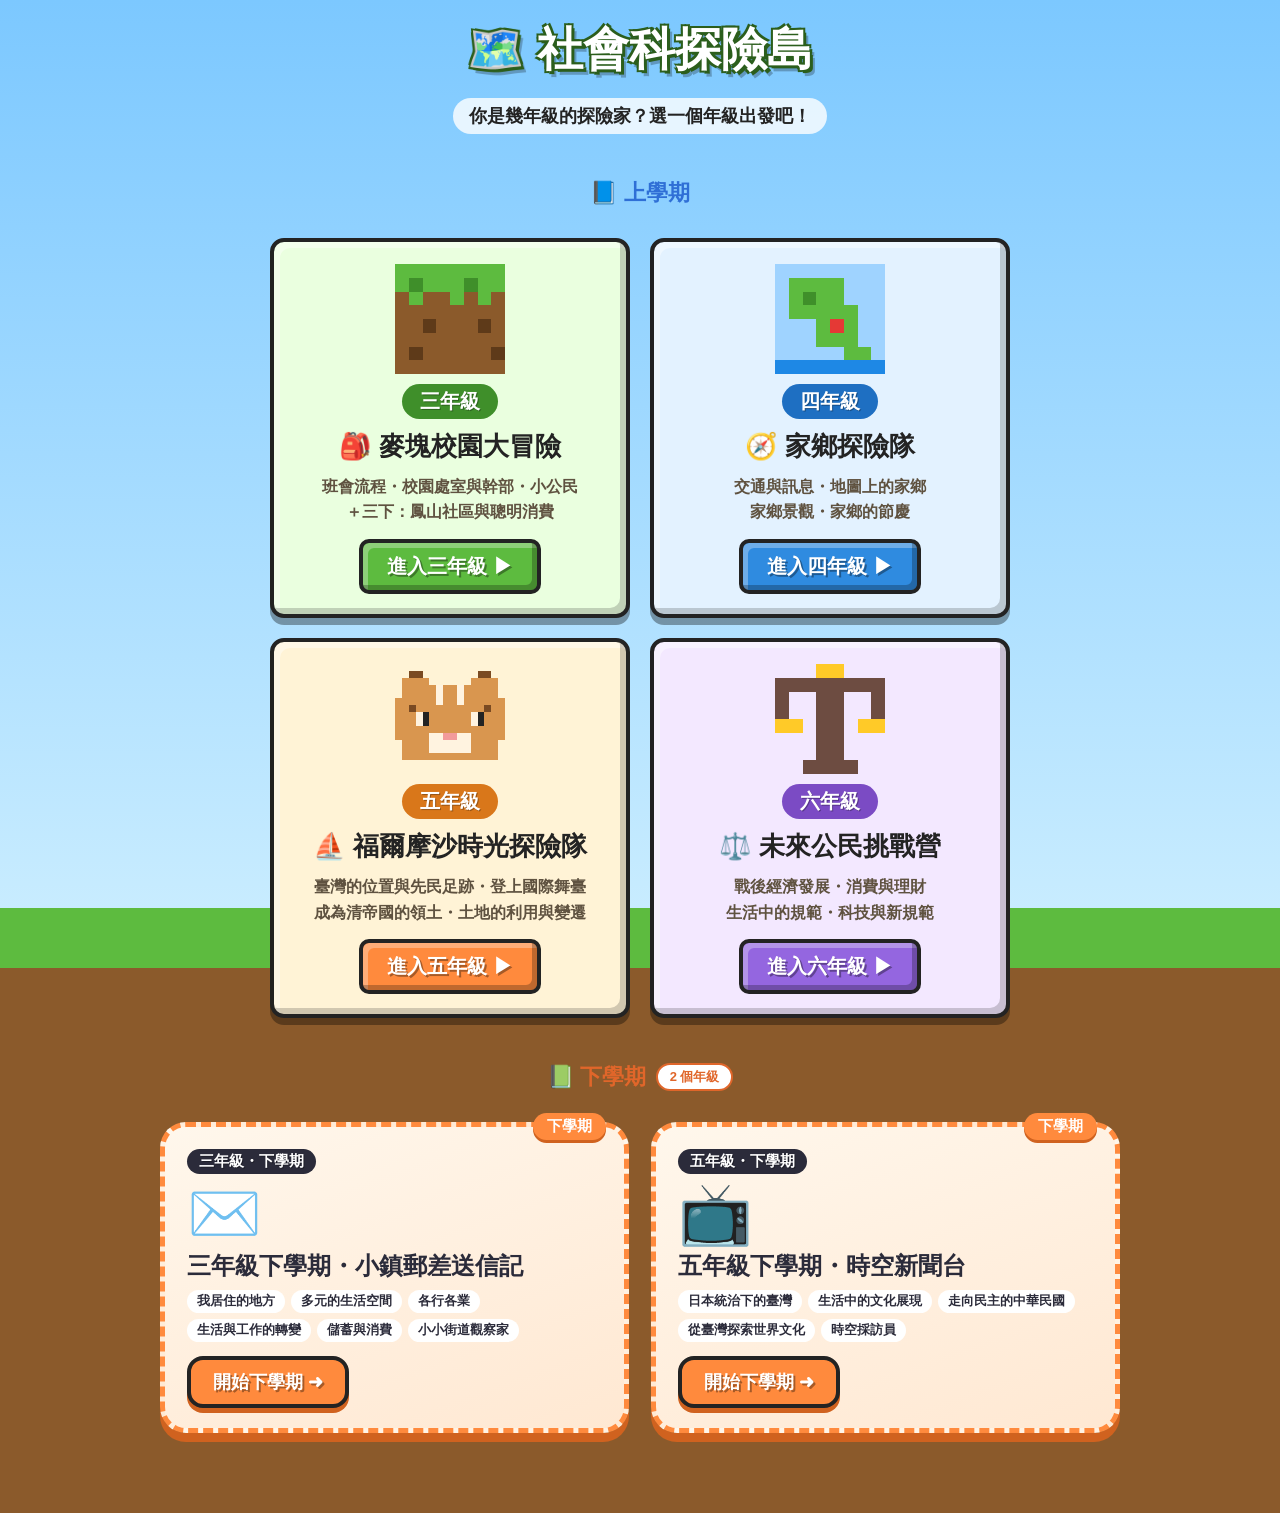
==== index.html @ 6a1d6b6a "Update 上學期 / 下學期 grade picker Co-Authored-By: Claude Opus 5.5 <noreply@anthropic.com>" ====
<!DOCTYPE html>
<html lang="zh-Hant-TW">
<head>
<meta charset="UTF-8">
<meta name="viewport" content="width=device-width, initial-scale=1, viewport-fit=cover">
<title>社會科探險島・選擇年級</title>
<style>
:root{--ink:#232323;--font:"Microsoft JhengHei","PingFang TC","Noto Sans TC","Heiti TC",sans-serif}
*{box-sizing:border-box}
html,body{margin:0;min-height:100%}
body{
  font-family:var(--font);font-weight:700;color:var(--ink);min-height:100dvh;
  background:linear-gradient(180deg,#7cc8ff 0%,#c8ecff 60%,#5dbb3f 60%,#5dbb3f 64%,#8b5a2b 64%);
  display:flex;flex-direction:column;align-items:center;justify-content:center;padding:20px 14px 80px;gap:18px;
}
h1{margin:0;text-align:center;font-size:clamp(26px,6.5vw,46px);font-weight:900;color:#fff;line-height:1.3;
  text-shadow:3px 3px 0 #2b5e1c,-2px -2px 0 #2b5e1c,2px -2px 0 #2b5e1c,-2px 2px 0 #2b5e1c,5px 6px 0 rgba(0,0,0,.25)}
.sub{margin:0;background:rgba(255,255,255,.8);padding:6px 16px;border-radius:99px;font-size:18px;text-align:center}
.grades{display:grid;grid-template-columns:repeat(2,minmax(0,360px));gap:20px;width:100%;justify-content:center}
.grade{
  display:flex;flex-direction:column;align-items:center;gap:10px;padding:22px 16px 20px;text-decoration:none;color:var(--ink);text-align:center;
  border:4px solid var(--ink);border-radius:14px;transition:transform .12s;
  box-shadow:inset -6px -6px 0 rgba(0,0,0,.18), inset 6px 6px 0 rgba(255,255,255,.4), 0 7px 0 rgba(0,0,0,.35);
}
.grade:hover{transform:translateY(-5px)}
.grade:active{transform:translateY(3px)}
.g3{background:#eaffdf}
.g5{background:#fff3d6}
.grade svg{width:110px;height:110px;shape-rendering:crispEdges;animation:bob 2.2s ease-in-out infinite}
.g4{background:#e3f2ff}
.g6{background:#f3e8ff}
.g5 svg,.g6 svg{animation-delay:-1.1s}
.badge{font-size:20px;font-weight:900;color:#fff;padding:4px 18px;border-radius:99px;text-shadow:1px 1px 0 rgba(0,0,0,.3)}
.g3 .badge{background:#3f8f2a}
.g4 .badge{background:#1e6fc2}
.g5 .badge{background:#d9771a}
.g6 .badge{background:#7b4bc4}
.name{font-size:clamp(21px,4.8vw,26px);font-weight:900;line-height:1.35}
.desc{font-size:16px;color:#5f5240;line-height:1.6}
.go{margin-top:4px;font-size:20px;font-weight:900;color:#fff;padding:10px 24px;border:4px solid var(--ink);border-radius:10px;
  box-shadow:inset -5px -5px 0 rgba(0,0,0,.25), inset 5px 5px 0 rgba(255,255,255,.3);text-shadow:2px 2px 0 rgba(0,0,0,.35)}
.g3 .go{background:#5dbb3f}
.g5 .go{background:#ff8a3d}
.g4 .go{background:#2f8be0}
.g6 .go{background:#9466e0}
@keyframes bob{0%,100%{transform:translateY(0)}50%{transform:translateY(-8px)}}
@media (max-width:640px){.grades{grid-template-columns:1fr}.grade svg{width:84px;height:84px}}
@media (prefers-reduced-motion:reduce){*{animation:none !important}}
</style>

<style id="sem-style">
.sem{display:flex;align-items:center;gap:10px;max-width:960px;margin:26px auto 12px;padding:0 4px;font:900 22px "Microsoft JhengHei","PingFang TC","Noto Sans TC",sans-serif;color:#2b2b3a}
.sem span{font-size:13px;font-weight:700;padding:3px 12px;border-radius:99px;background:#fff;border:2px solid currentColor}
.sem.up{color:#2f6fd6}.sem.down{color:#e0662a}
.sem-grid{display:grid;grid-template-columns:repeat(auto-fit,minmax(280px,1fr));gap:22px;max-width:960px;margin:0 auto;width:100%}
.sem-card{display:block;text-decoration:none;color:#2b2b3a;border-radius:26px;padding:22px 22px 20px;position:relative;
  background:linear-gradient(160deg,#fff7ec,#ffe8d2);border:5px dashed #ff8a3d;box-shadow:0 9px 0 #d0621f;transition:transform .15s;
  font-family:"Microsoft JhengHei","PingFang TC","Noto Sans TC",sans-serif}
.sem-card:hover{transform:translateY(-6px) rotate(.6deg)}
.sem-card .tag{position:absolute;top:-14px;right:18px;background:#ff8a3d;color:#fff;font-weight:900;font-size:15px;padding:4px 14px;border-radius:99px;box-shadow:0 3px 0 #d0621f}
.sem-card .badge{display:inline-block;font-weight:900;font-size:15px;padding:3px 12px;border-radius:99px;background:#2b2b3a;color:#fff}
.sem-card .icon{font-size:60px;line-height:1;margin:10px 0 4px}
.sem-card h2{margin:6px 0 8px;font-size:24px;font-weight:900}
.sem-card .units{display:flex;flex-wrap:wrap;gap:6px}
.sem-card .units span{font-size:12.5px;font-weight:700;padding:3px 10px;border-radius:99px;background:#fff}
.sem-card .go{display:inline-block;margin-top:14px;font-weight:900;font-size:18px;padding:10px 22px;border-radius:16px;background:#ff8a3d;color:#fff;box-shadow:0 5px 0 #d0621f}
.sem-empty{color:#8a7a99;font-weight:700;text-align:center;padding:10px}
</style>
</head>
<body>
  <h1>🗺️ 社會科探險島</h1>
  <p class="sub">你是幾年級的探險家？選一個年級出發吧！</p>
<h2 class="sem up">📘 上學期</h2>
  <div class="grades">
    <a class="grade g3" href="grade3.html">
      <!-- 像素草地方塊 -->
      <svg viewBox="0 0 8 8" aria-hidden="true">
        <rect width="8" height="2" fill="#5dbb3f"/><rect x="1" y="1" width="1" height="1" fill="#3f8f2a"/><rect x="5" y="1" width="1" height="1" fill="#3f8f2a"/>
        <rect y="2" width="8" height="6" fill="#8b5a2b"/><rect x="1" y="2" width="1" height="1" fill="#5dbb3f"/><rect x="4" y="2" width="1" height="1" fill="#5dbb3f"/><rect x="6" y="2" width="1" height="1" fill="#5dbb3f"/>
        <rect x="2" y="4" width="1" height="1" fill="#5e3a19"/><rect x="6" y="4" width="1" height="1" fill="#5e3a19"/><rect x="1" y="6" width="1" height="1" fill="#5e3a19"/><rect x="7" y="6" width="1" height="1" fill="#5e3a19"/>
      </svg>
      <span class="badge">三年級</span>
      <span class="name">🎒 麥塊校園大冒險</span>
      <span class="desc">班會流程・校園處室與幹部・小公民<br>＋三下：鳳山社區與聰明消費</span>
      <span class="go">進入三年級 ▶</span>
    </a>
    <a class="grade g4" href="grade4/">
      <!-- 像素地圖 -->
      <svg viewBox="0 0 8 8" aria-hidden="true">
        <rect width="8" height="8" fill="#9fd3ff"/><rect x="1" y="1" width="4" height="3" fill="#5dbb3f"/><rect x="3" y="3" width="3" height="3" fill="#5dbb3f"/>
        <rect x="2" y="2" width="1" height="1" fill="#3f8f2a"/><rect x="4" y="4" width="1" height="1" fill="#e53935"/><rect x="5" y="6" width="2" height="1" fill="#5dbb3f"/>
        <rect x="0" y="7" width="8" height="1" fill="#1e88e5"/>
      </svg>
      <span class="badge">四年級</span>
      <span class="name">🧭 家鄉探險隊</span>
      <span class="desc">交通與訊息・地圖上的家鄉<br>家鄉景觀・家鄉的節慶</span>
      <span class="go">進入四年級 ▶</span>
    </a>
    <a class="grade g5" href="grade5/">
      <!-- 像素石虎 -->
      <svg viewBox="0 0 16 14" aria-hidden="true">
        <rect x="2" y="0" width="2" height="1" fill="#7a4a22"/><rect x="12" y="0" width="2" height="1" fill="#7a4a22"/>
        <rect x="1" y="1" width="4" height="1" fill="#d9964f"/><rect x="11" y="1" width="4" height="1" fill="#d9964f"/>
        <rect x="1" y="2" width="14" height="11" fill="#d9964f"/><rect x="0" y="4" width="16" height="6" fill="#d9964f"/>
        <rect x="6" y="2" width="1" height="3" fill="#fff3e0"/><rect x="9" y="2" width="1" height="3" fill="#fff3e0"/>
        <rect x="2" y="5" width="1" height="1" fill="#7a4a22"/><rect x="13" y="5" width="1" height="1" fill="#7a4a22"/>
        <rect x="3" y="6" width="1" height="2" fill="#fff3e0"/><rect x="4" y="6" width="1" height="2" fill="#232323"/>
        <rect x="11" y="6" width="1" height="2" fill="#fff3e0"/><rect x="12" y="6" width="1" height="2" fill="#232323"/>
        <rect x="5" y="9" width="6" height="3" fill="#fff3e0"/><rect x="7" y="9" width="2" height="1" fill="#f29a9a"/>
        <rect x="0" y="13" width="0" height="0" fill="none"/>
      </svg>
      <span class="badge">五年級</span>
      <span class="name">⛵ 福爾摩沙時光探險隊</span>
      <span class="desc">臺灣的位置與先民足跡・登上國際舞臺<br>成為清帝國的領土・土地的利用與變遷</span>
      <span class="go">進入五年級 ▶</span>
    </a>
    <a class="grade g6" href="grade6/">
      <!-- 像素天平 -->
      <svg viewBox="0 0 8 8" aria-hidden="true">
        <rect x="3" y="0" width="2" height="1" fill="#ffca28"/><rect x="0" y="1" width="8" height="1" fill="#6d4c41"/>
        <rect x="3" y="1" width="2" height="6" fill="#6d4c41"/><rect x="0" y="2" width="1" height="2" fill="#6d4c41"/><rect x="7" y="2" width="1" height="2" fill="#6d4c41"/>
        <rect x="0" y="4" width="2" height="1" fill="#ffca28"/><rect x="6" y="4" width="2" height="1" fill="#ffca28"/><rect x="2" y="7" width="4" height="1" fill="#6d4c41"/>
      </svg>
      <span class="badge">六年級</span>
      <span class="name">⚖️ 未來公民挑戰營</span>
      <span class="desc">戰後經濟發展・消費與理財<br>生活中的規範・科技與新規範</span>
      <span class="go">進入六年級 ▶</span>
    </a>
  </div>
  <!-- 下學期 -->
  <h2 class="sem down">📗 下學期 <span>2 個年級</span></h2>
  <div class="sem-grid">
    <a class="sem-card" href="grade3-2/">
      <span class="tag">下學期</span>
      <span class="badge">三年級・下學期</span>
      <div class="icon">✉️</div>
      <h2>三年級下學期・小鎮郵差送信記</h2>
      <div class="units"><span>我居住的地方</span><span>多元的生活空間</span><span>各行各業</span><span>生活與工作的轉變</span><span>儲蓄與消費</span><span>小小街道觀察家</span></div>
      <span class="go">開始下學期 ➜</span>
    </a>
    <a class="sem-card" href="grade5-2/">
      <span class="tag">下學期</span>
      <span class="badge">五年級・下學期</span>
      <div class="icon">📺</div>
      <h2>五年級下學期・時空新聞台</h2>
      <div class="units"><span>日本統治下的臺灣</span><span>生活中的文化展現</span><span>走向民主的中華民國</span><span>從臺灣探索世界文化</span><span>時空採訪員</span></div>
      <span class="go">開始下學期 ➜</span>
    </a>
  </div>
<!-- /下學期 -->



  
<script src="https://kuog88.github.io/home-button.js" defer></script>
<script src="https://kuog88.github.io/bgm.js" defer></script>
</body>
</html>
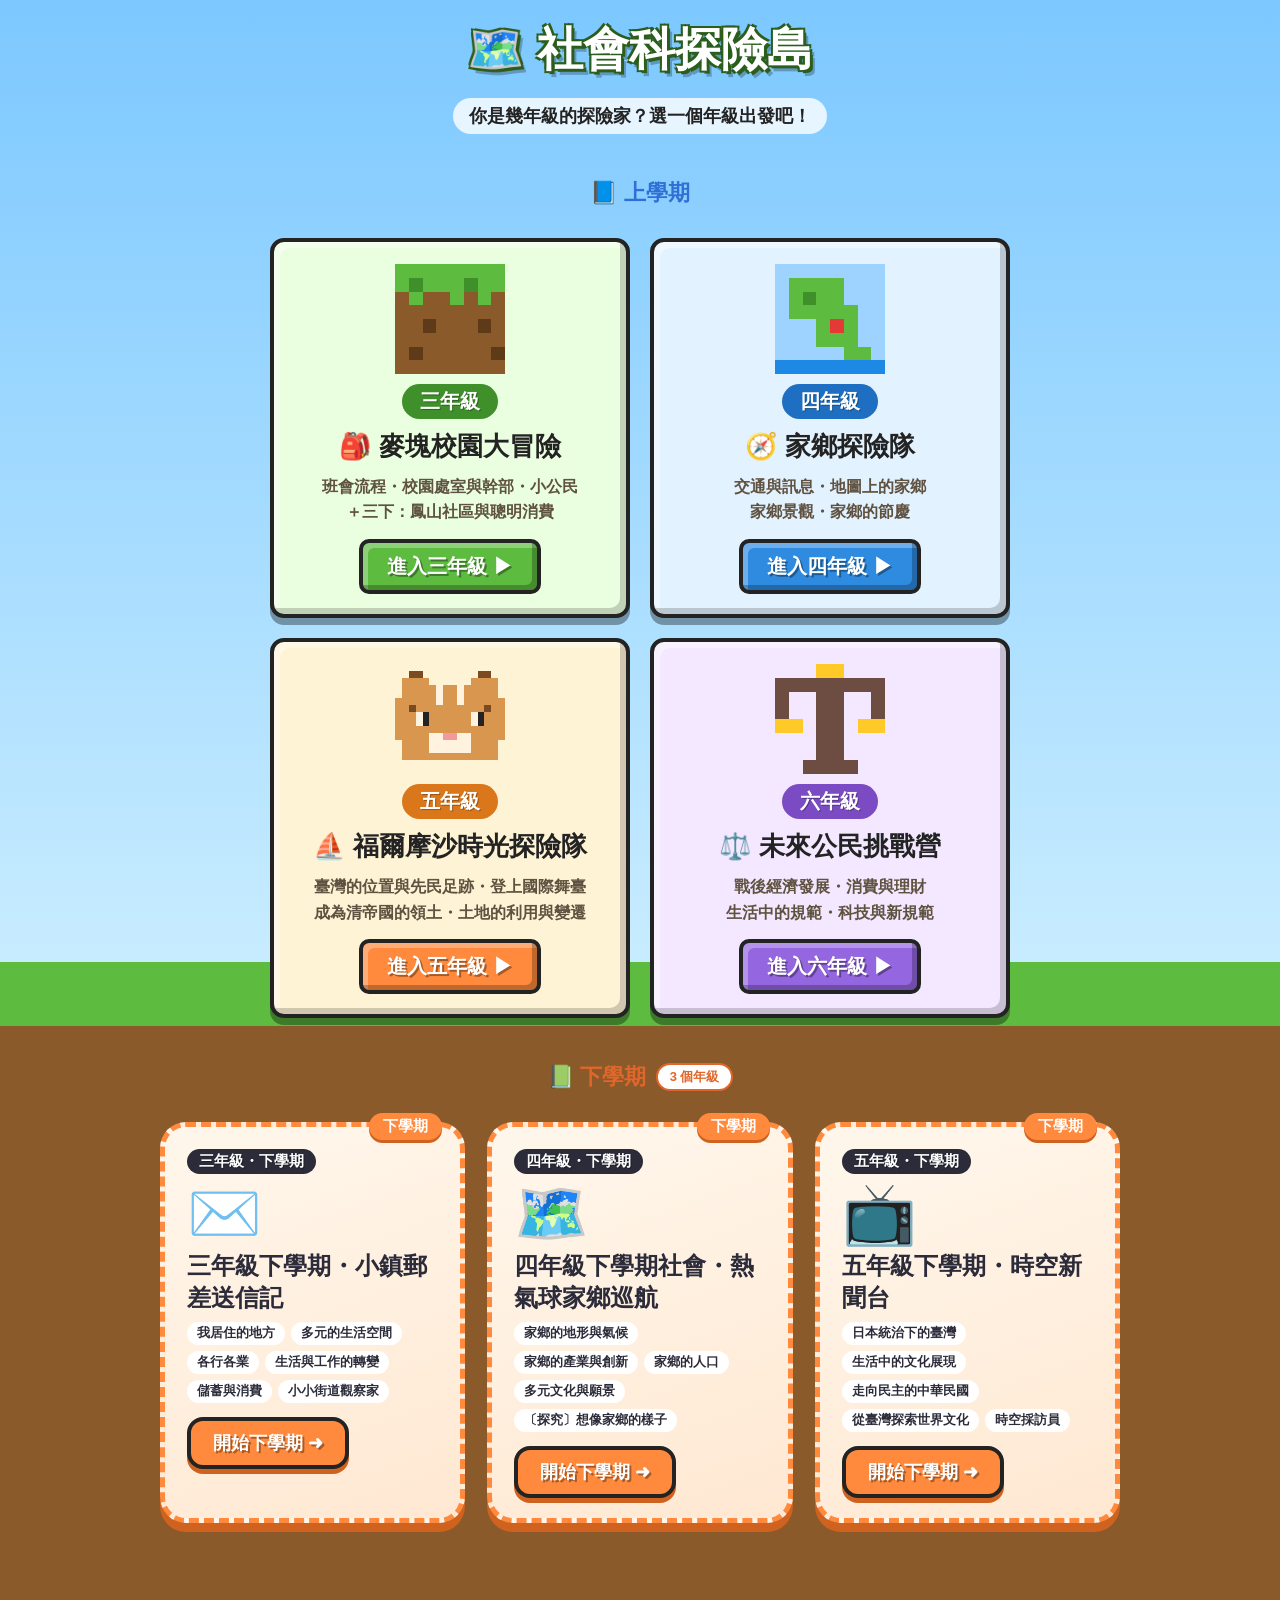
==== commit e58be18a: "Update 上學期 / 下學期 grade picker Co-Authored-By: Claude Opus 5.5 <noreply@anthropic.com>" ====
--- a/index.html
+++ b/index.html
@@ -128,7 +128,7 @@
     </a>
   </div>
   <!-- 下學期 -->
-  <h2 class="sem down">📗 下學期 <span>2 個年級</span></h2>
+  <h2 class="sem down">📗 下學期 <span>3 個年級</span></h2>
   <div class="sem-grid">
     <a class="sem-card" href="grade3-2/">
       <span class="tag">下學期</span>
@@ -136,6 +136,14 @@
       <div class="icon">✉️</div>
       <h2>三年級下學期・小鎮郵差送信記</h2>
       <div class="units"><span>我居住的地方</span><span>多元的生活空間</span><span>各行各業</span><span>生活與工作的轉變</span><span>儲蓄與消費</span><span>小小街道觀察家</span></div>
+      <span class="go">開始下學期 ➜</span>
+    </a>
+    <a class="sem-card" href="grade4-2/">
+      <span class="tag">下學期</span>
+      <span class="badge">四年級・下學期</span>
+      <div class="icon">🗺️</div>
+      <h2>四年級下學期社會・熱氣球家鄉巡航</h2>
+      <div class="units"><span>家鄉的地形與氣候</span><span>家鄉的產業與創新</span><span>家鄉的人口</span><span>多元文化與願景</span><span>〔探究〕想像家鄉的樣子</span></div>
       <span class="go">開始下學期 ➜</span>
     </a>
     <a class="sem-card" href="grade5-2/">
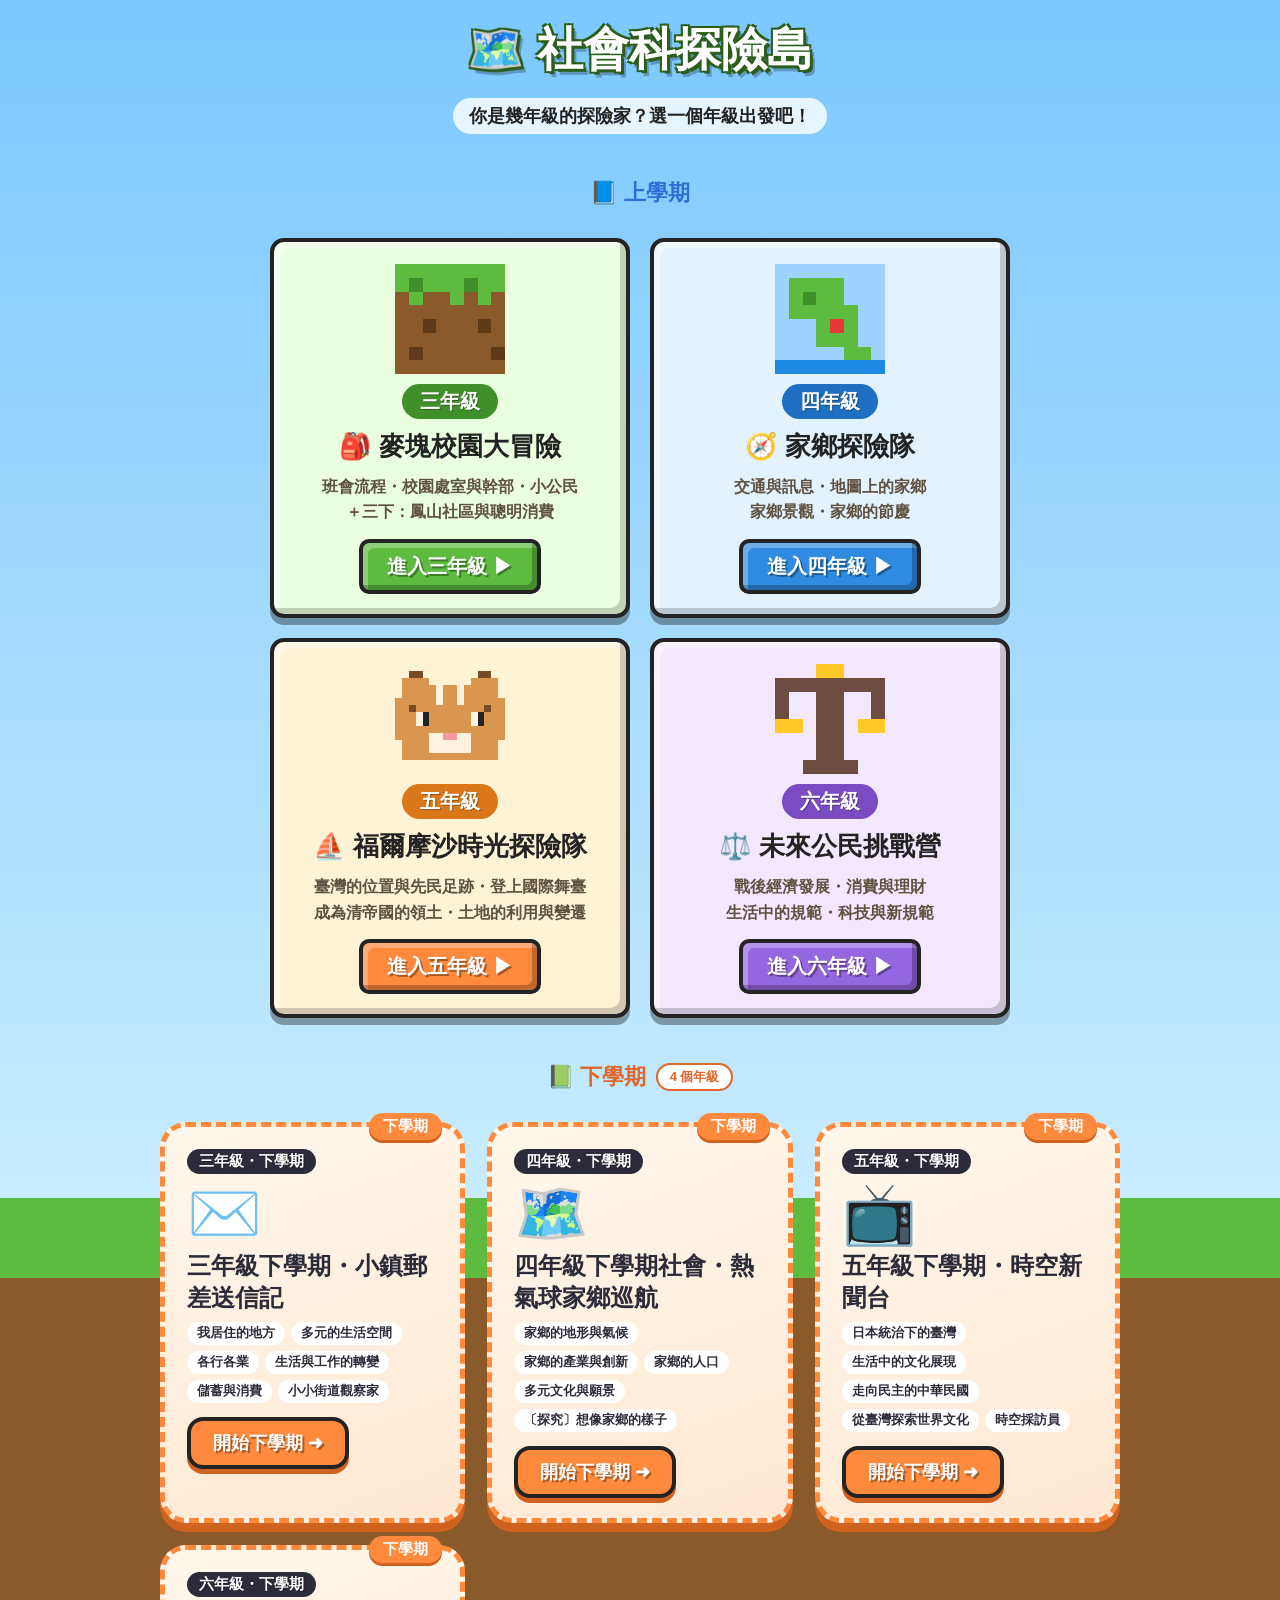
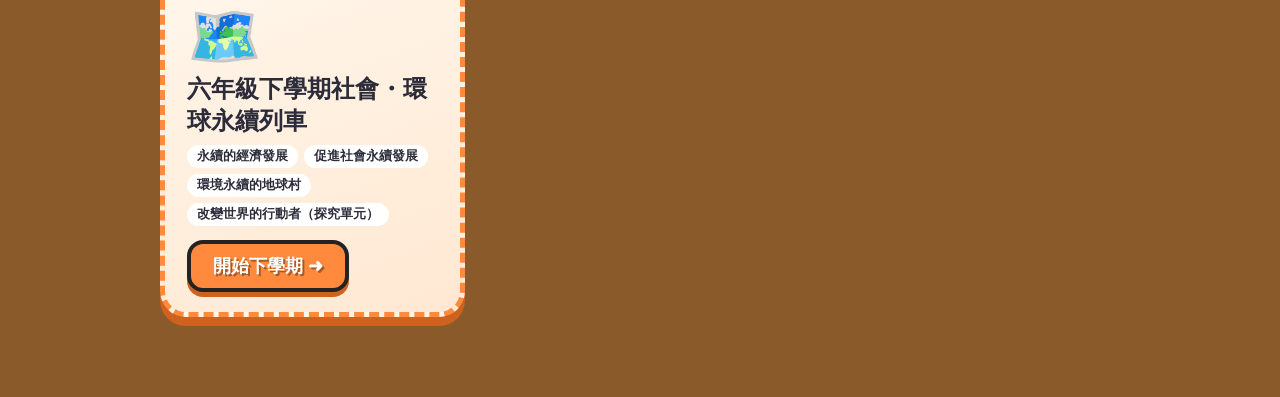
==== commit 7f0dba9c: "Update 上學期 / 下學期 grade picker Co-Authored-By: Claude Opus 5.5 <noreply@anthropic.com>" ====
--- a/index.html
+++ b/index.html
@@ -128,7 +128,7 @@
     </a>
   </div>
   <!-- 下學期 -->
-  <h2 class="sem down">📗 下學期 <span>3 個年級</span></h2>
+  <h2 class="sem down">📗 下學期 <span>4 個年級</span></h2>
   <div class="sem-grid">
     <a class="sem-card" href="grade3-2/">
       <span class="tag">下學期</span>
@@ -154,6 +154,14 @@
       <div class="units"><span>日本統治下的臺灣</span><span>生活中的文化展現</span><span>走向民主的中華民國</span><span>從臺灣探索世界文化</span><span>時空採訪員</span></div>
       <span class="go">開始下學期 ➜</span>
     </a>
+    <a class="sem-card" href="grade6-2/">
+      <span class="tag">下學期</span>
+      <span class="badge">六年級・下學期</span>
+      <div class="icon">🗺️</div>
+      <h2>六年級下學期社會・環球永續列車</h2>
+      <div class="units"><span>永續的經濟發展</span><span>促進社會永續發展</span><span>環境永續的地球村</span><span>改變世界的行動者（探究單元）</span></div>
+      <span class="go">開始下學期 ➜</span>
+    </a>
   </div>
 <!-- /下學期 -->
 
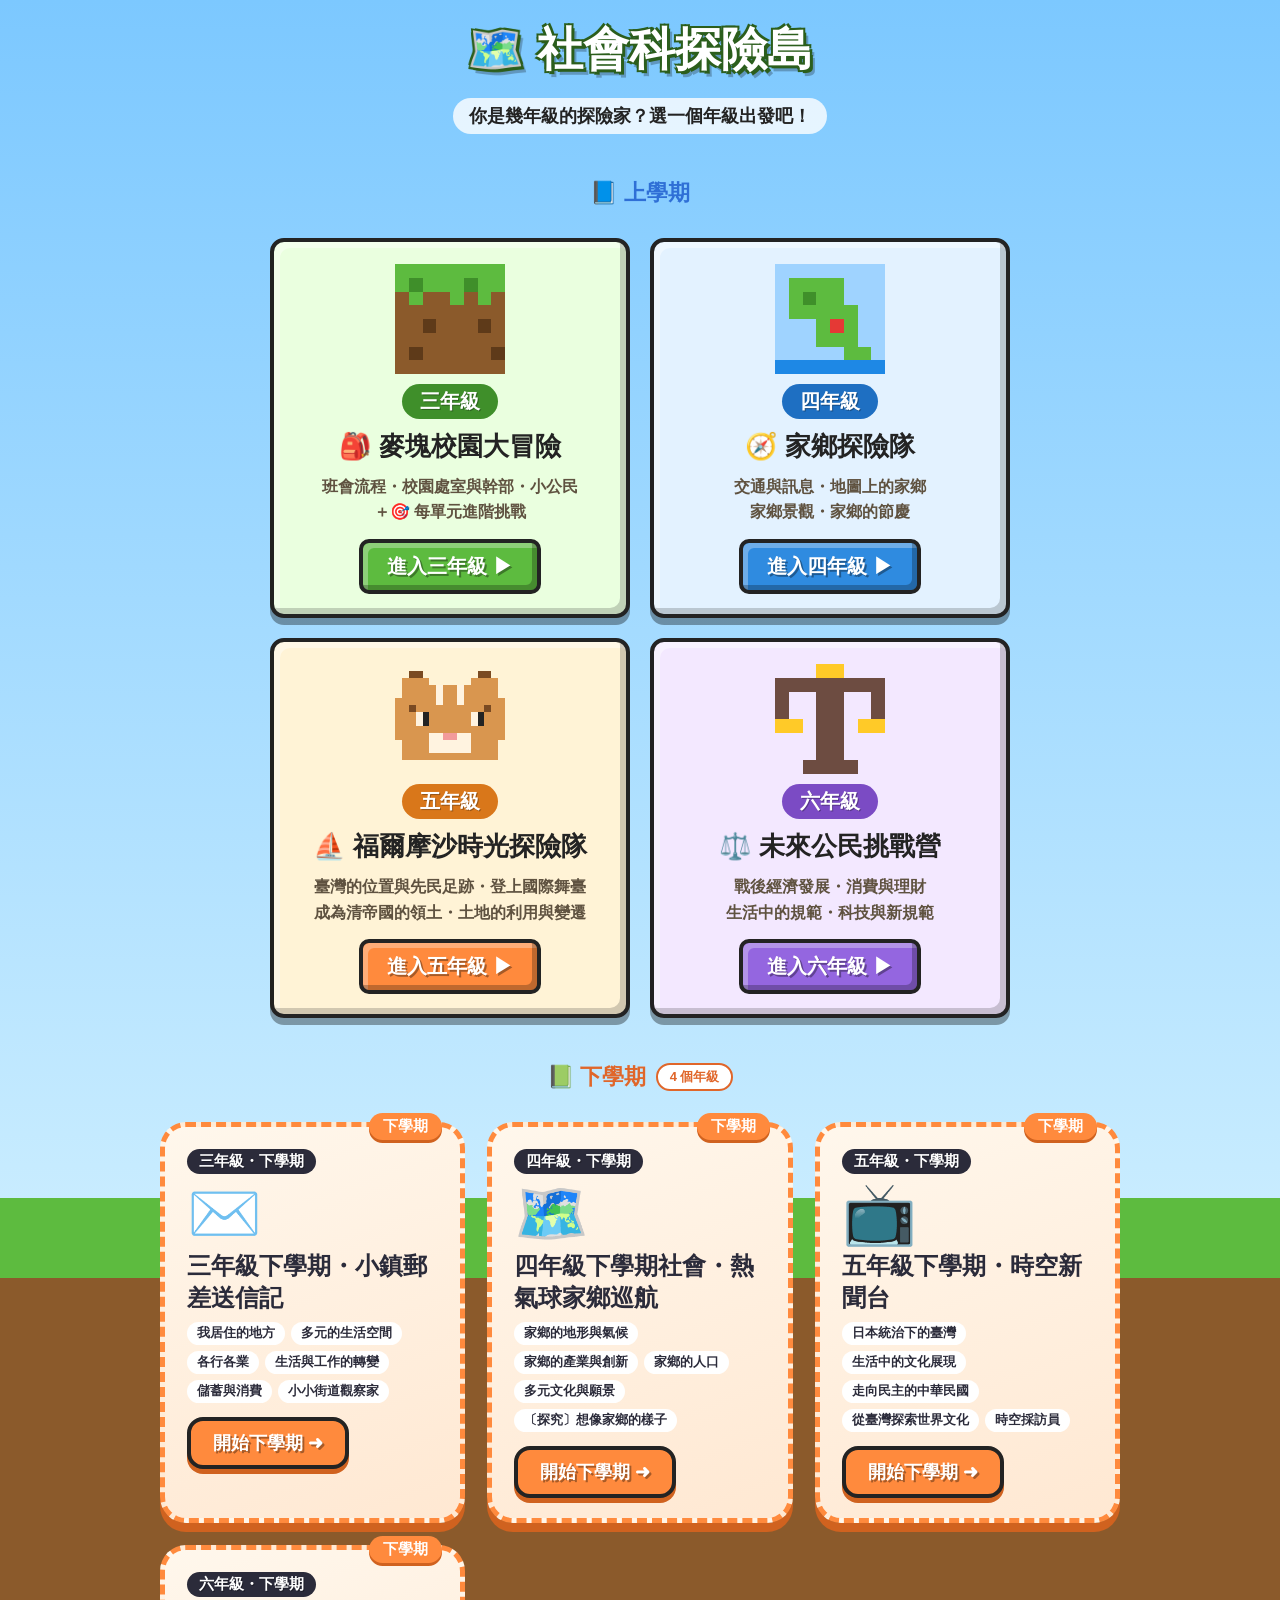
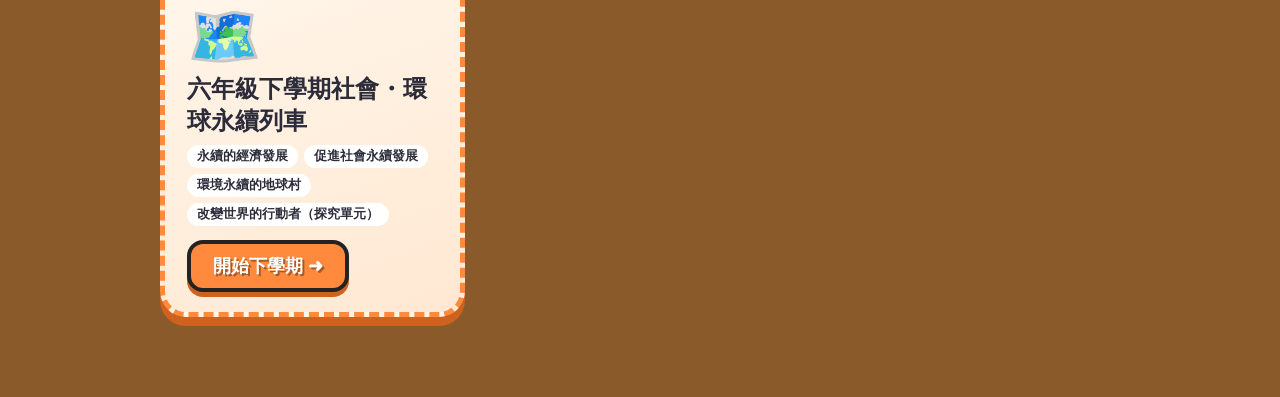
==== commit 089dd9bc: "Grade 3 social: textbook check (翰林三上), drop old 三下 section, add 5 advanced challenge questions per u" ====
--- a/index.html
+++ b/index.html
@@ -81,7 +81,7 @@
       </svg>
       <span class="badge">三年級</span>
       <span class="name">🎒 麥塊校園大冒險</span>
-      <span class="desc">班會流程・校園處室與幹部・小公民<br>＋三下：鳳山社區與聰明消費</span>
+      <span class="desc">班會流程・校園處室與幹部・小公民<br>＋🎯 每單元進階挑戰</span>
       <span class="go">進入三年級 ▶</span>
     </a>
     <a class="grade g4" href="grade4/">
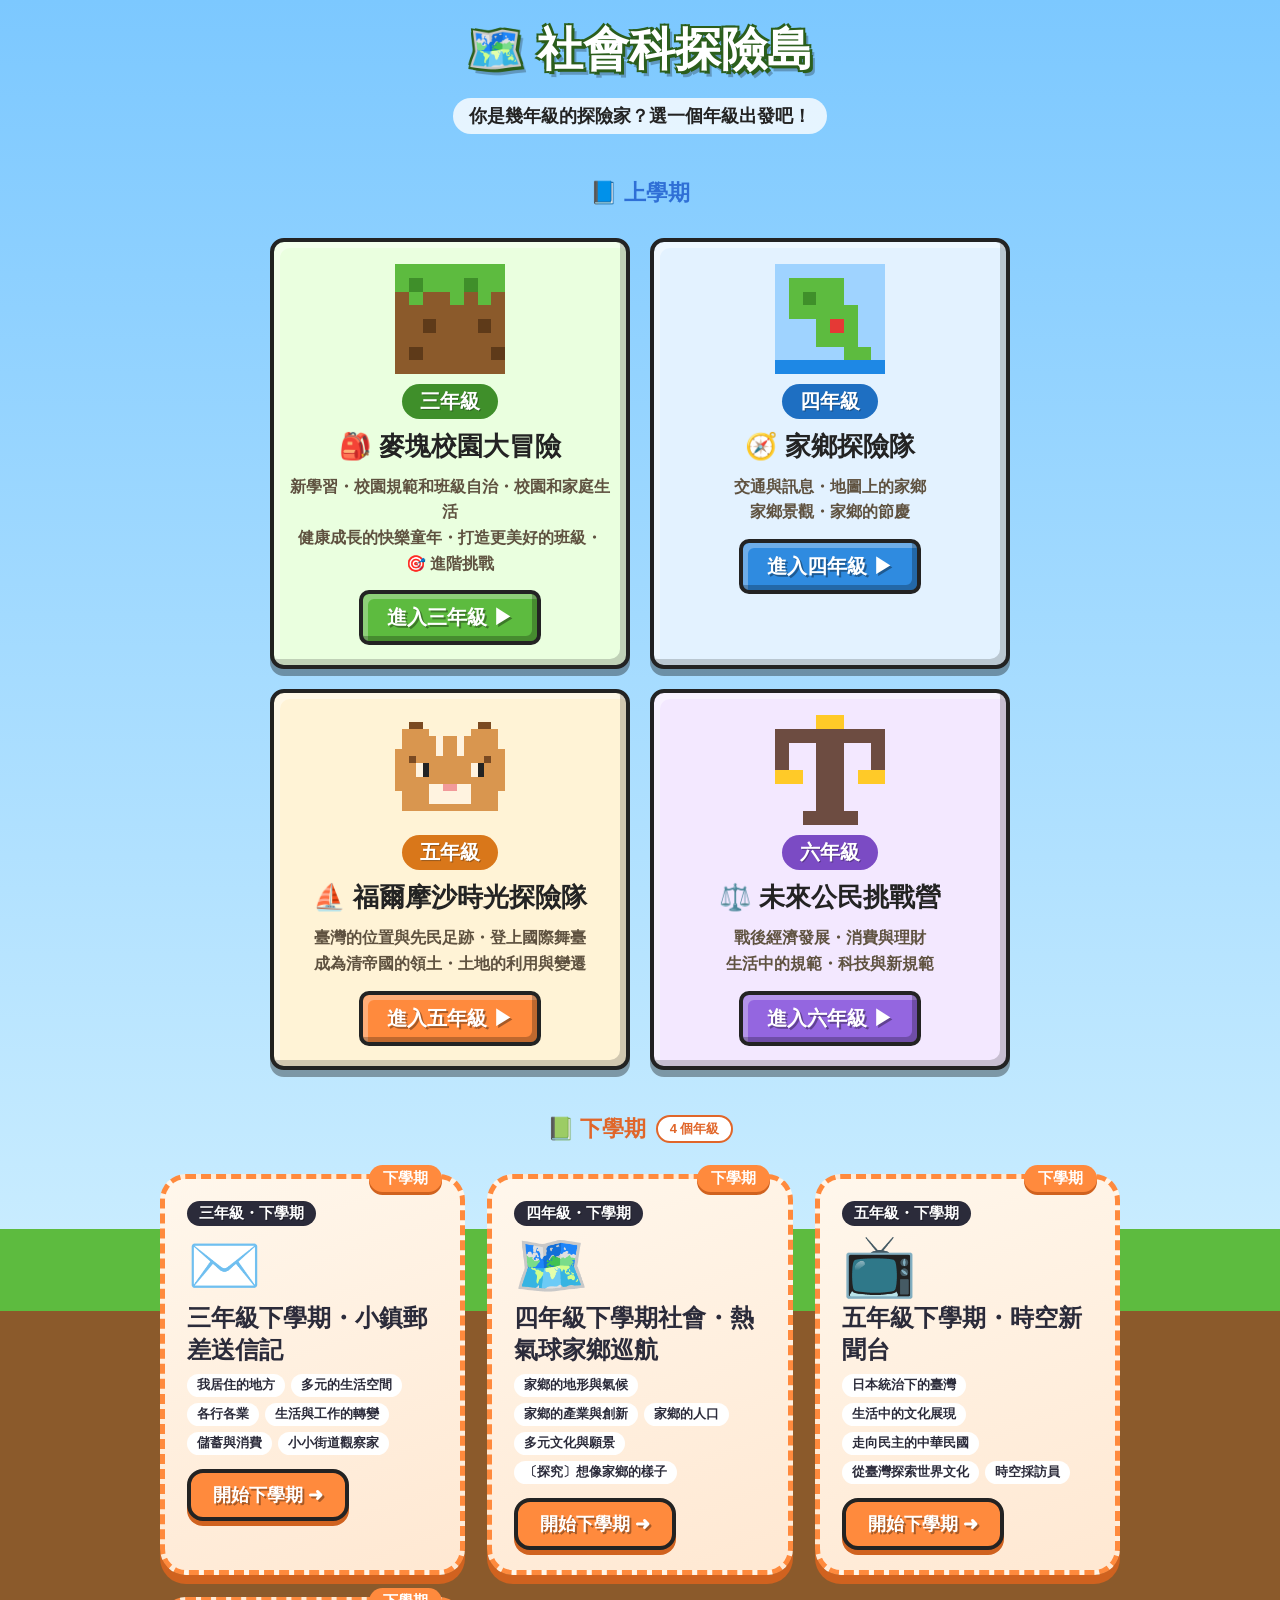
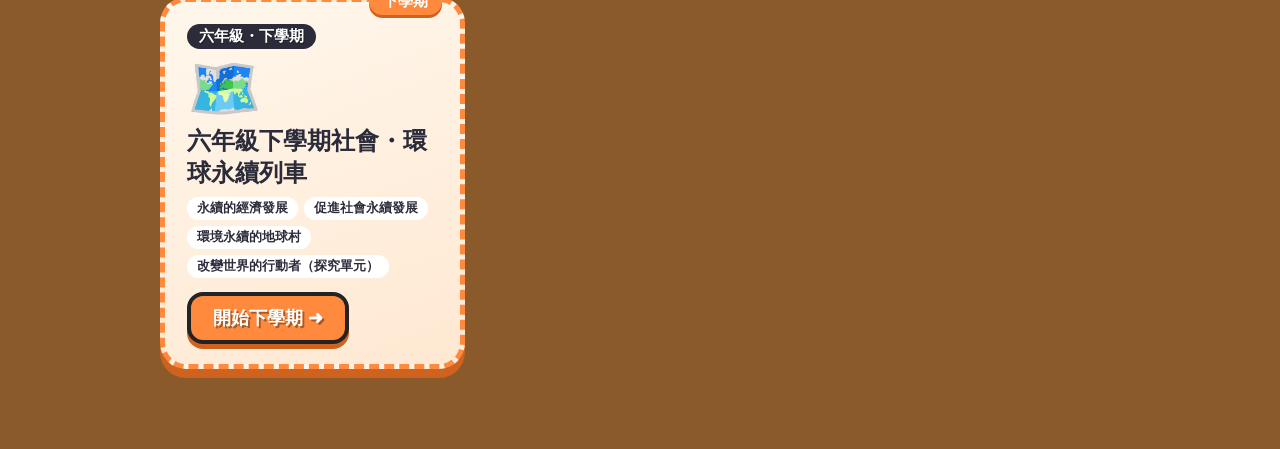
==== commit 5ba8fa50: "Picker: show checked 翰林三上 unit names on grade 3 card Co-Authored-By: Claude Opus 5.5 <noreply@anthro" ====
--- a/index.html
+++ b/index.html
@@ -81,7 +81,7 @@
       </svg>
       <span class="badge">三年級</span>
       <span class="name">🎒 麥塊校園大冒險</span>
-      <span class="desc">班會流程・校園處室與幹部・小公民<br>＋🎯 每單元進階挑戰</span>
+      <span class="desc">新學習・校園規範和班級自治・校園和家庭生活<br>健康成長的快樂童年・打造更美好的班級・🎯 進階挑戰</span>
       <span class="go">進入三年級 ▶</span>
     </a>
     <a class="grade g4" href="grade4/">
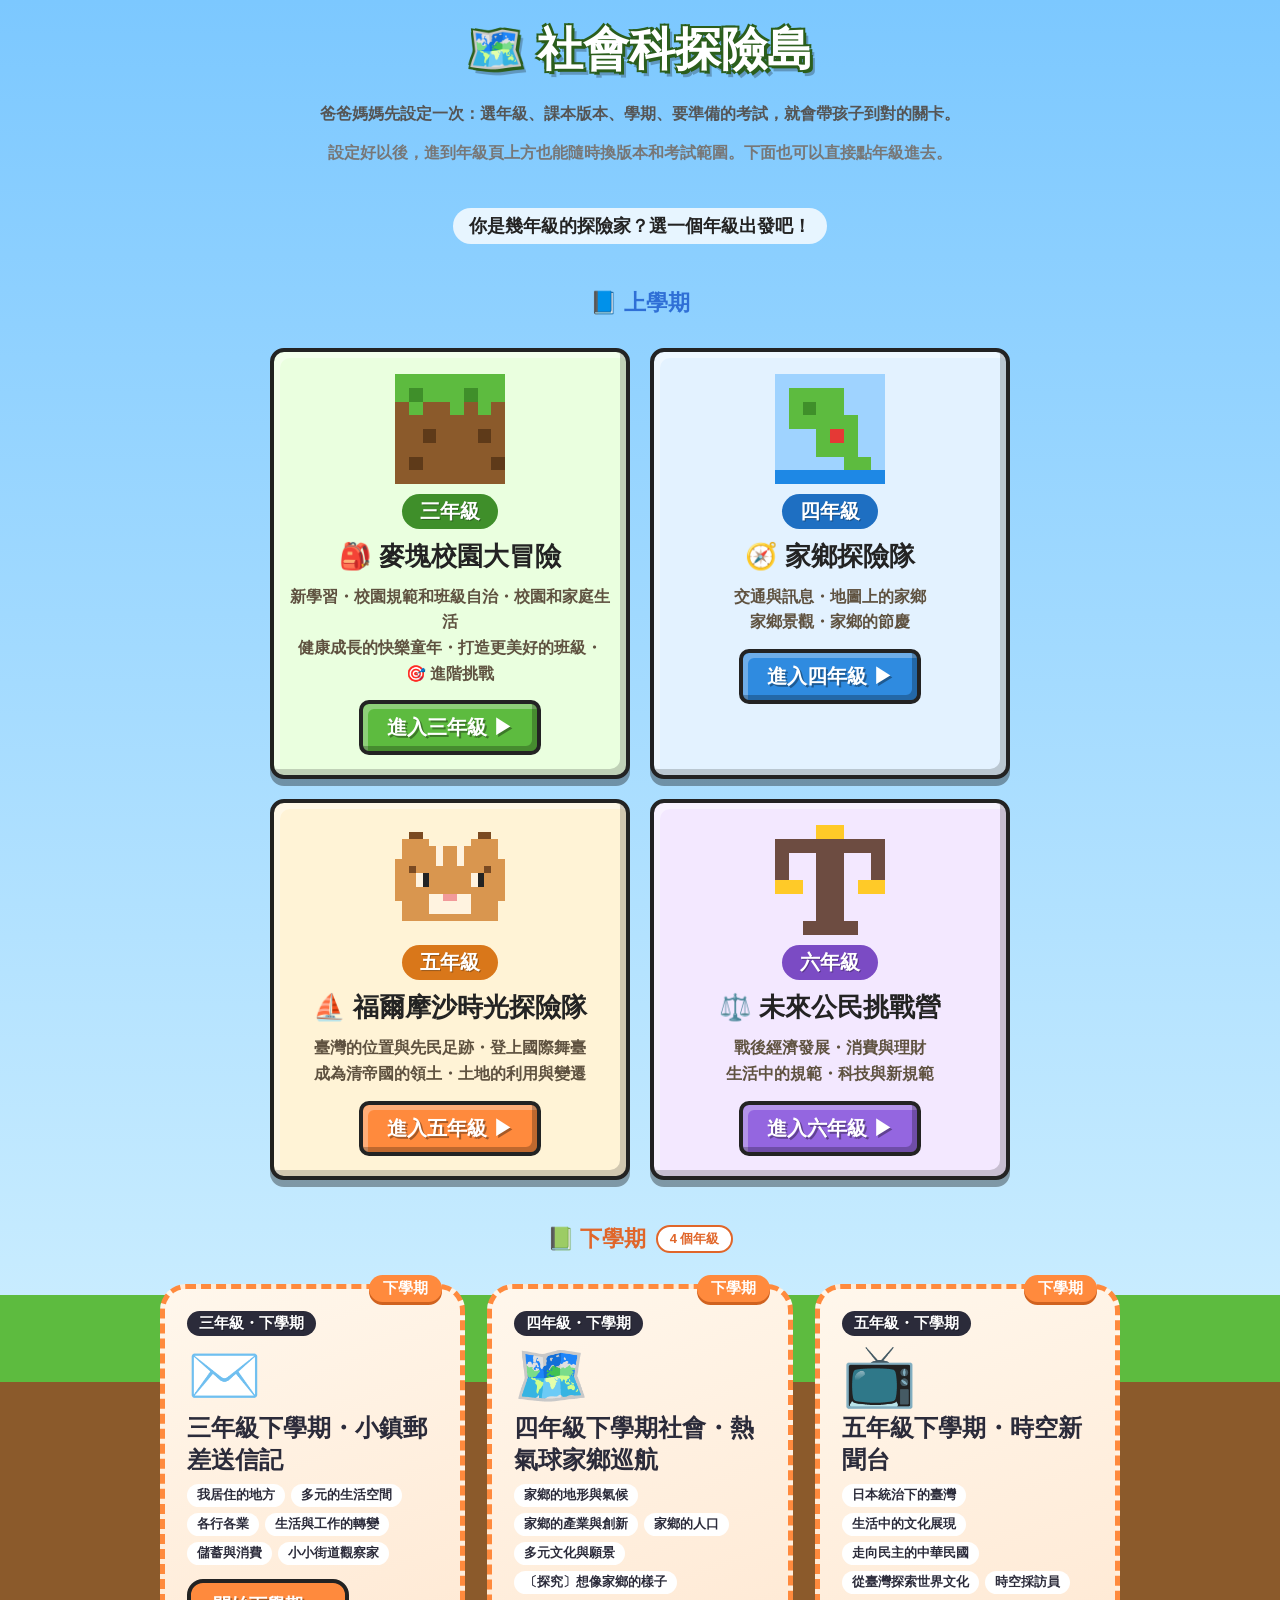
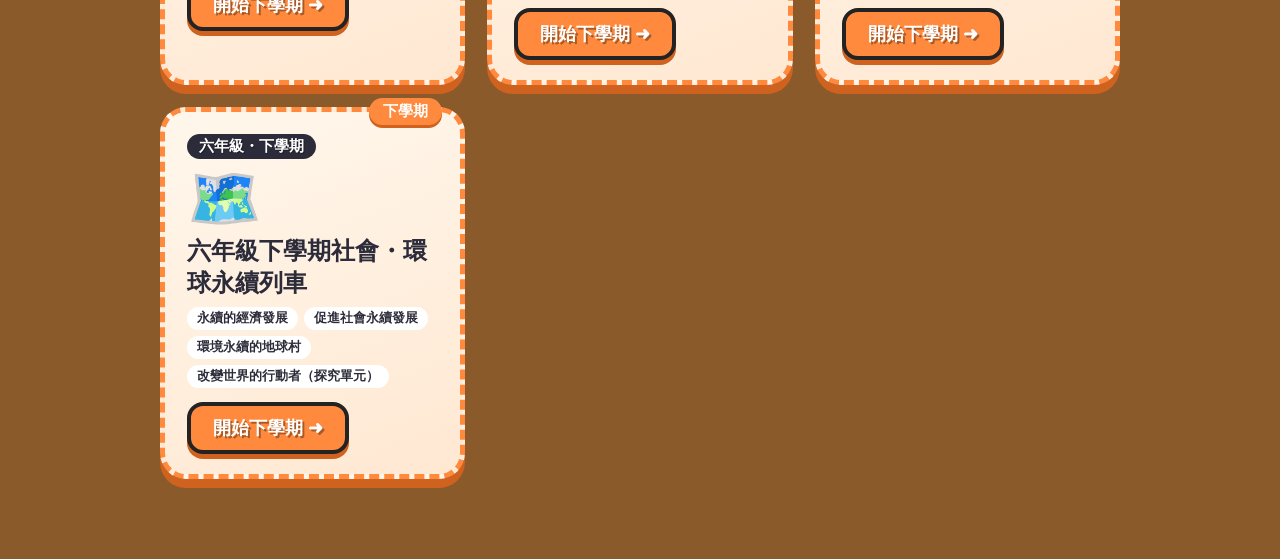
==== commit d00738be: "首頁加四步驟設定精靈：年級 → 版本（南一／康軒／翰林）→ 學期 → 考試範圍 Co-Authored-By: Claude Opus 5.5 <noreply@anthropic.com>" ====
--- a/index.html
+++ b/index.html
@@ -48,6 +48,38 @@
 @media (prefers-reduced-motion:reduce){*{animation:none !important}}
 </style>
 
+<style id="rwd-style">
+/* 手機：年級卡片改成「左邊圖示、右邊文字」的橫條，一頁看得到更多年級 */
+@media (max-width:640px){
+  body{padding:14px 10px 80px;gap:12px}
+  .sub{font-size:16px;padding:6px 12px}
+  .sem{margin:14px auto 4px;font-size:20px}
+  .grades,.sem-grid{gap:12px}
+  .grade{display:grid;grid-template-columns:64px 1fr;grid-template-areas:"ic badge" "ic name" "ic desc" "ic go";
+    column-gap:12px;row-gap:4px;align-items:center;justify-items:start;text-align:left;padding:12px 12px 14px}
+  .grade svg{grid-area:ic;width:64px;height:64px;align-self:center}
+  .grade .badge{grid-area:badge;font-size:15px;padding:2px 12px}
+  .grade .name{grid-area:name;font-size:19px}
+  .grade .desc{grid-area:desc;font-size:14px;line-height:1.5}
+  .grade .go{grid-area:go;font-size:16px;padding:6px 14px;margin-top:2px}
+  .sem-card{padding:16px 14px 14px;border-width:4px}
+  .sem-card .icon{font-size:40px;margin:6px 0 2px}
+  .sem-card h2{font-size:19px}
+  .sem-card .go{font-size:16px;padding:8px 16px;margin-top:10px}
+}
+/* 平板直式：卡片和字放大，填滿螢幕寬度 */
+@media (min-width:700px) and (orientation:portrait) and (min-height:900px){
+  .grades{grid-template-columns:repeat(2,minmax(0,1fr));max-width:980px;gap:24px}
+  .sem,.sem-grid{max-width:980px}
+  .grade svg{width:130px;height:130px}
+  .badge{font-size:23px}
+  .name{font-size:30px}
+  .desc{font-size:19px}
+  .grade .go,.sem-card .go{font-size:22px;padding:12px 26px}
+  .sem-card h2{font-size:28px}
+  .sem-card .units span{font-size:15px}
+}
+</style>
 <style id="sem-style">
 .sem{display:flex;align-items:center;gap:10px;max-width:960px;margin:26px auto 12px;padding:0 4px;font:900 22px "Microsoft JhengHei","PingFang TC","Noto Sans TC",sans-serif;color:#2b2b3a}
 .sem span{font-size:13px;font-weight:700;padding:3px 12px;border-radius:99px;background:#fff;border:2px solid currentColor}
@@ -69,6 +101,16 @@
 </head>
 <body>
   <h1>🗺️ 社會科探險島</h1>
+<!-- 設定精靈 -->
+<section style="margin:6px auto 26px;max-width:880px;padding:0 4px">
+  <p style="text-align:center;font-weight:700;color:#555;margin:0 0 10px">爸爸媽媽先設定一次：選年級、課本版本、學期、要準備的考試，就會帶孩子到對的關卡。</p>
+  <div id="kgv-root"></div>
+  <p style="text-align:center;color:#777;margin:18px 0 0">設定好以後，進到年級頁上方也能隨時換版本和考試範圍。下面也可以直接點年級進去。</p>
+</section>
+<script src="https://kuog88.github.io/kg-ver.js"></script>
+<script>KGVer.wizard(document.getElementById('kgv-root'), {"subject": "social", "name": "社會", "grades": [3, 4, 5, 6], "books": {"3上": "grade3.html", "3下": "grade3-2/", "4上": "grade4/", "4下": "grade4-2/", "5上": "grade5/", "5下": "grade5-2/", "6上": "grade6/", "6下": "grade6-2/"}});</script>
+<!-- /設定精靈 -->
+
   <p class="sub">你是幾年級的探險家？選一個年級出發吧！</p>
 <h2 class="sem up">📘 上學期</h2>
   <div class="grades">
@@ -165,9 +207,6 @@
   </div>
 <!-- /下學期 -->
 
-
-
-  
 <script src="https://kuog88.github.io/home-button.js" defer></script>
 <script src="https://kuog88.github.io/bgm.js" defer></script>
 </body>
